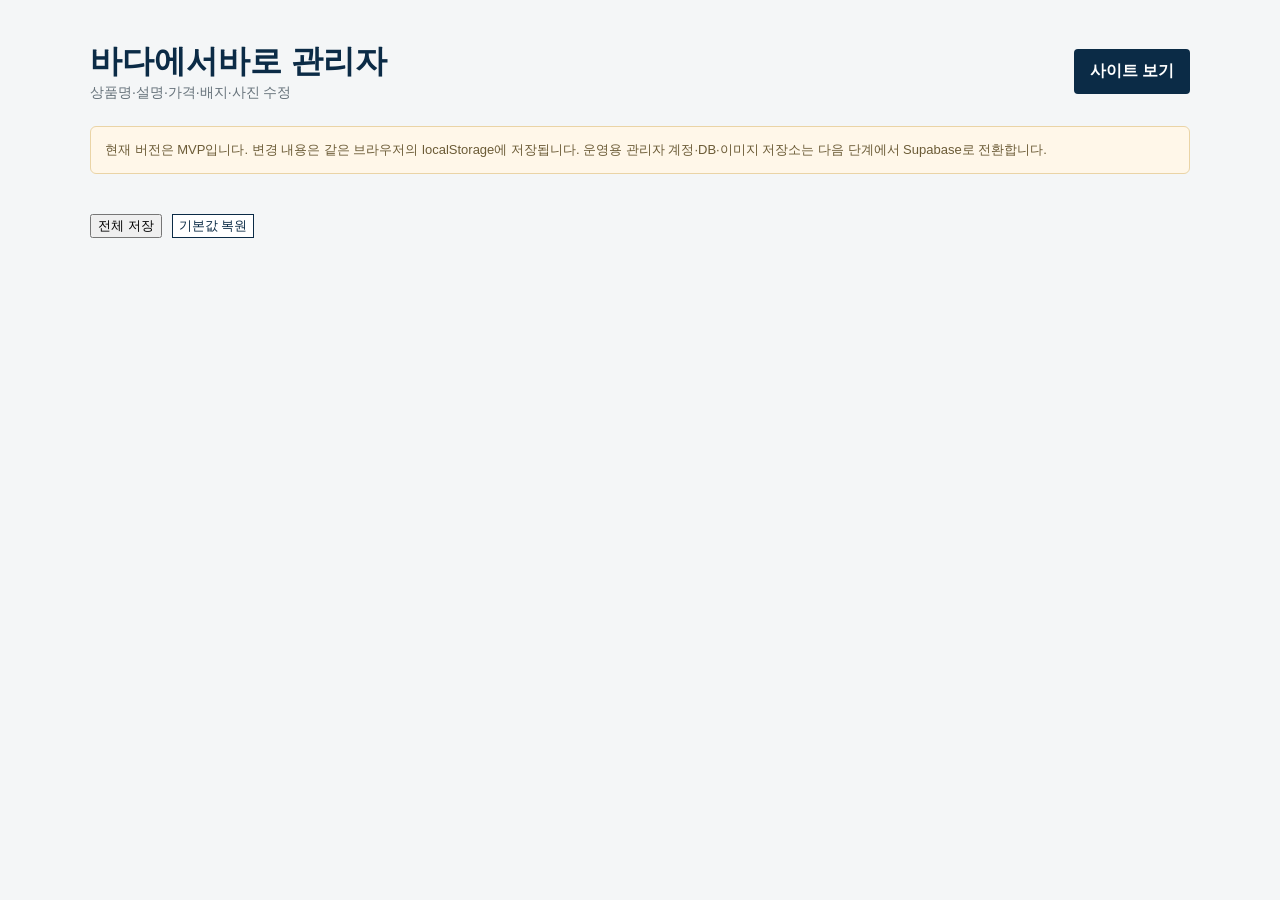
==== admin.html @ 99873dd7 "Add simple product admin page" ====
<!doctype html>
<html lang="ko">
<head>
  <meta charset="utf-8" />
  <meta name="viewport" content="width=device-width,initial-scale=1" />
  <title>바다에서바로 관리자</title>
  <style>
    body{font-family:Arial,'Noto Sans KR',sans-serif;margin:0;background:#f4f6f7;color:#17232c}.wrap{width:min(1100px,calc(100% - 32px));margin:40px auto}.head{display:flex;justify-content:space-between;gap:16px;align-items:center;margin-bottom:24px}.head h1{margin:0;color:#0b2b46}.head a,.head button{background:#0b2b46;color:#fff;border:0;text-decoration:none;padding:12px 16px;border-radius:4px;font-weight:700;cursor:pointer}.sub{color:#67737b;font-size:14px}.grid{display:grid;grid-template-columns:repeat(2,1fr);gap:18px}.card{background:#fff;padding:20px;border:1px solid #e1e6e9;border-radius:8px}.card h2{font-size:18px;color:#0b2b46;margin:0 0 14px}.field{margin-bottom:12px}.field label{display:block;font-size:12px;font-weight:700;margin-bottom:5px;color:#5d6972}.field input,.field textarea{width:100%;box-sizing:border-box;padding:10px;border:1px solid #ccd5da;border-radius:4px;font:inherit}.field textarea{min-height:82px;resize:vertical}.preview{width:100%;aspect-ratio:16/9;background:#e8eef1;display:grid;place-items:center;overflow:hidden;margin-bottom:12px}.preview img{width:100%;height:100%;object-fit:cover}.actions{display:flex;gap:10px;margin-top:22px}.secondary{background:#fff!important;color:#0b2b46!important;border:1px solid #0b2b46!important}.notice{margin:18px 0;background:#fff7e9;border:1px solid #ead4a6;padding:14px;border-radius:6px;font-size:13px;color:#6b5b36}@media(max-width:760px){.grid{grid-template-columns:1fr}.head{align-items:flex-start;flex-direction:column}.actions{flex-wrap:wrap}}
  </style>
</head>
<body>
  <div class="wrap">
    <div class="head">
      <div><h1>바다에서바로 관리자</h1><div class="sub">상품명·설명·가격·배지·사진 수정</div></div>
      <a href="index.html">사이트 보기</a>
    </div>
    <div class="notice">현재 버전은 MVP입니다. 변경 내용은 같은 브라우저의 localStorage에 저장됩니다. 운영용 관리자 계정·DB·이미지 저장소는 다음 단계에서 Supabase로 전환합니다.</div>
    <div class="grid" id="editorGrid"></div>
    <div class="actions"><button id="saveBtn">전체 저장</button><button id="resetBtn" class="secondary">기본값 복원</button></div>
  </div>
  <script src="admin.js"></script>
</body>
</html>
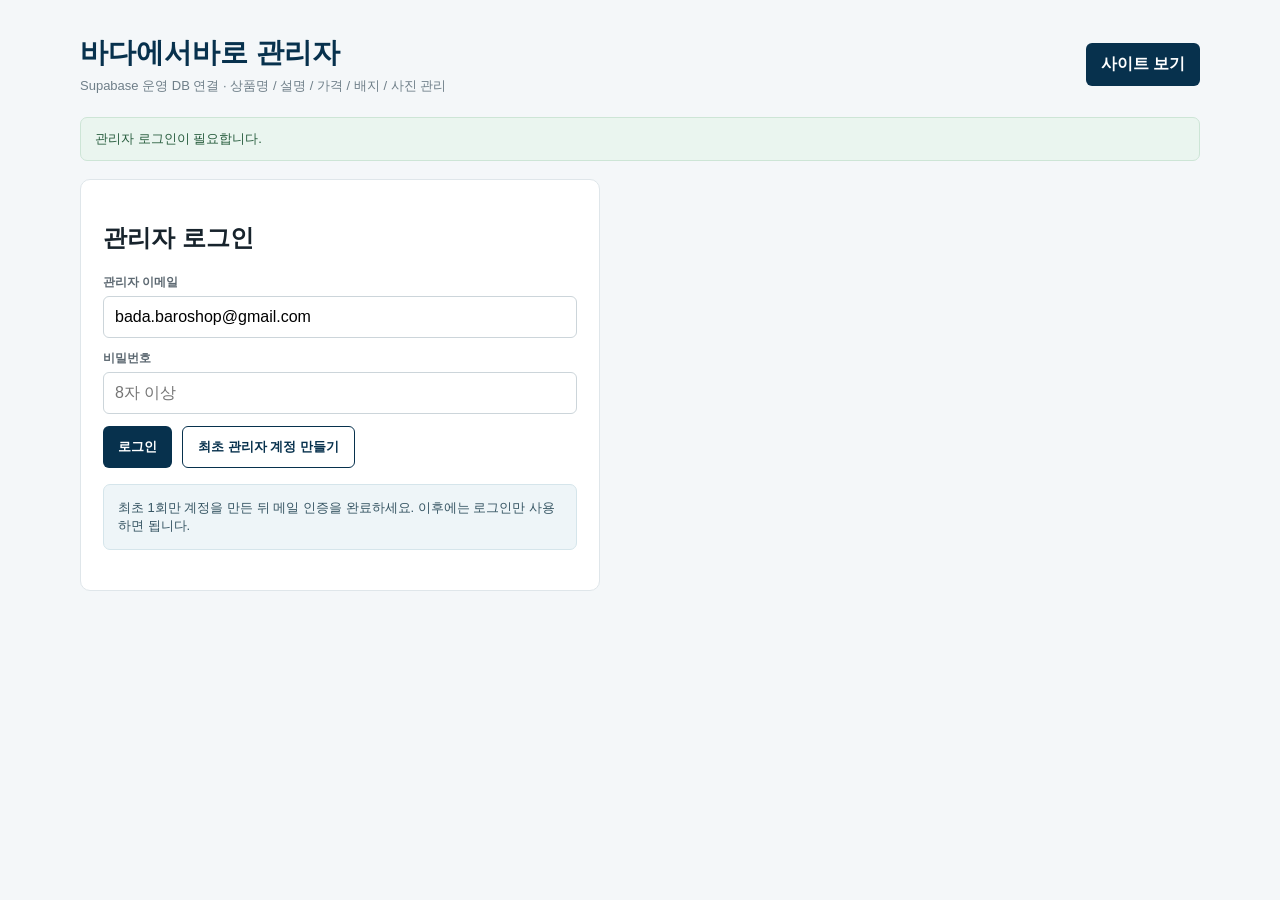
==== commit 63124bbb: "Add Supabase login and live product editor" ====
--- a/admin.html
+++ b/admin.html
@@ -5,19 +5,33 @@
   <meta name="viewport" content="width=device-width,initial-scale=1" />
   <title>바다에서바로 관리자</title>
   <style>
-    body{font-family:Arial,'Noto Sans KR',sans-serif;margin:0;background:#f4f6f7;color:#17232c}.wrap{width:min(1100px,calc(100% - 32px));margin:40px auto}.head{display:flex;justify-content:space-between;gap:16px;align-items:center;margin-bottom:24px}.head h1{margin:0;color:#0b2b46}.head a,.head button{background:#0b2b46;color:#fff;border:0;text-decoration:none;padding:12px 16px;border-radius:4px;font-weight:700;cursor:pointer}.sub{color:#67737b;font-size:14px}.grid{display:grid;grid-template-columns:repeat(2,1fr);gap:18px}.card{background:#fff;padding:20px;border:1px solid #e1e6e9;border-radius:8px}.card h2{font-size:18px;color:#0b2b46;margin:0 0 14px}.field{margin-bottom:12px}.field label{display:block;font-size:12px;font-weight:700;margin-bottom:5px;color:#5d6972}.field input,.field textarea{width:100%;box-sizing:border-box;padding:10px;border:1px solid #ccd5da;border-radius:4px;font:inherit}.field textarea{min-height:82px;resize:vertical}.preview{width:100%;aspect-ratio:16/9;background:#e8eef1;display:grid;place-items:center;overflow:hidden;margin-bottom:12px}.preview img{width:100%;height:100%;object-fit:cover}.actions{display:flex;gap:10px;margin-top:22px}.secondary{background:#fff!important;color:#0b2b46!important;border:1px solid #0b2b46!important}.notice{margin:18px 0;background:#fff7e9;border:1px solid #ead4a6;padding:14px;border-radius:6px;font-size:13px;color:#6b5b36}@media(max-width:760px){.grid{grid-template-columns:1fr}.head{align-items:flex-start;flex-direction:column}.actions{flex-wrap:wrap}}
+    :root{--navy:#07314d;--line:#dfe6ea;--bg:#f4f7f9;--muted:#6f7f89;--red:#bf342c}
+    *{box-sizing:border-box}body{font-family:Arial,'Noto Sans KR',sans-serif;margin:0;background:var(--bg);color:#17232c}.wrap{width:min(1120px,calc(100% - 32px));margin:34px auto}.head{display:flex;justify-content:space-between;gap:16px;align-items:center;margin-bottom:22px}.head h1{margin:0;color:var(--navy);font-size:28px}.head a,.head button,.btn{background:var(--navy);color:#fff;border:0;text-decoration:none;padding:11px 15px;border-radius:6px;font-weight:700;cursor:pointer}.sub{color:var(--muted);font-size:13px;margin-top:5px}.panel{background:#fff;border:1px solid var(--line);border-radius:10px;padding:22px;margin-bottom:18px}.login-box{max-width:520px}.field{margin-bottom:12px}.field label{display:block;font-size:12px;font-weight:700;margin-bottom:5px;color:#5d6972}.field input,.field textarea{width:100%;padding:11px;border:1px solid #ccd5da;border-radius:6px;font:inherit}.field textarea{min-height:82px;resize:vertical}.login-actions,.actions{display:flex;gap:10px;flex-wrap:wrap}.secondary{background:#fff!important;color:var(--navy)!important;border:1px solid var(--navy)!important}.status{margin:0 0 18px;background:#eaf5ef;border:1px solid #cde5d6;padding:12px 14px;border-radius:7px;font-size:13px;color:#285d3e}.status.error{background:#fff0ef;border-color:#f0cbc7;color:#8c2f29}.notice{margin:0 0 18px;background:#eef5f8;border:1px solid #d5e5eb;padding:14px;border-radius:7px;font-size:13px;color:#365563}.grid{display:grid;grid-template-columns:repeat(2,1fr);gap:18px}.card{background:#fff;padding:20px;border:1px solid var(--line);border-radius:9px}.card h2{font-size:17px;color:var(--navy);margin:0 0 14px}.preview{width:100%;aspect-ratio:16/9;background:#e8eef1;display:grid;place-items:center;overflow:hidden;margin-bottom:12px;border-radius:6px}.preview img{width:100%;height:100%;object-fit:cover}.actions{margin-top:22px}.danger{background:#7a2b27!important}@media(max-width:760px){.grid{grid-template-columns:1fr}.head{align-items:flex-start;flex-direction:column}}
   </style>
 </head>
 <body>
   <div class="wrap">
     <div class="head">
-      <div><h1>바다에서바로 관리자</h1><div class="sub">상품명·설명·가격·배지·사진 수정</div></div>
+      <div><h1>바다에서바로 관리자</h1><div class="sub">Supabase 운영 DB 연결 · 상품명 / 설명 / 가격 / 배지 / 사진 관리</div></div>
       <a href="index.html">사이트 보기</a>
     </div>
-    <div class="notice">현재 버전은 MVP입니다. 변경 내용은 같은 브라우저의 localStorage에 저장됩니다. 운영용 관리자 계정·DB·이미지 저장소는 다음 단계에서 Supabase로 전환합니다.</div>
-    <div class="grid" id="editorGrid"></div>
-    <div class="actions"><button id="saveBtn">전체 저장</button><button id="resetBtn" class="secondary">기본값 복원</button></div>
+
+    <div id="status" class="status">관리자 로그인이 필요합니다.</div>
+
+    <section id="loginPanel" class="panel login-box">
+      <h2>관리자 로그인</h2>
+      <div class="field"><label>관리자 이메일</label><input id="email" type="email" value="bada.baroshop@gmail.com" autocomplete="username"></div>
+      <div class="field"><label>비밀번호</label><input id="password" type="password" autocomplete="current-password" placeholder="8자 이상"></div>
+      <div class="login-actions"><button id="loginBtn" class="btn">로그인</button><button id="signupBtn" class="btn secondary">최초 관리자 계정 만들기</button></div>
+      <div class="notice" style="margin-top:16px">최초 1회만 계정을 만든 뒤 메일 인증을 완료하세요. 이후에는 로그인만 사용하면 됩니다.</div>
+    </section>
+
+    <section id="adminPanel" hidden>
+      <div class="notice">이제 변경 내용은 이 브라우저에만 저장되는 것이 아니라 BADA_BAROSHOP Supabase DB에 저장됩니다. 상품 사진은 Supabase Storage에 저장됩니다.</div>
+      <div class="grid" id="editorGrid"></div>
+      <div class="actions"><button id="saveBtn" class="btn">전체 저장</button><button id="logoutBtn" class="btn danger">로그아웃</button></div>
+    </section>
   </div>
-  <script src="admin.js"></script>
+  <script src="admin.js?v=20260905-db1"></script>
 </body>
 </html>
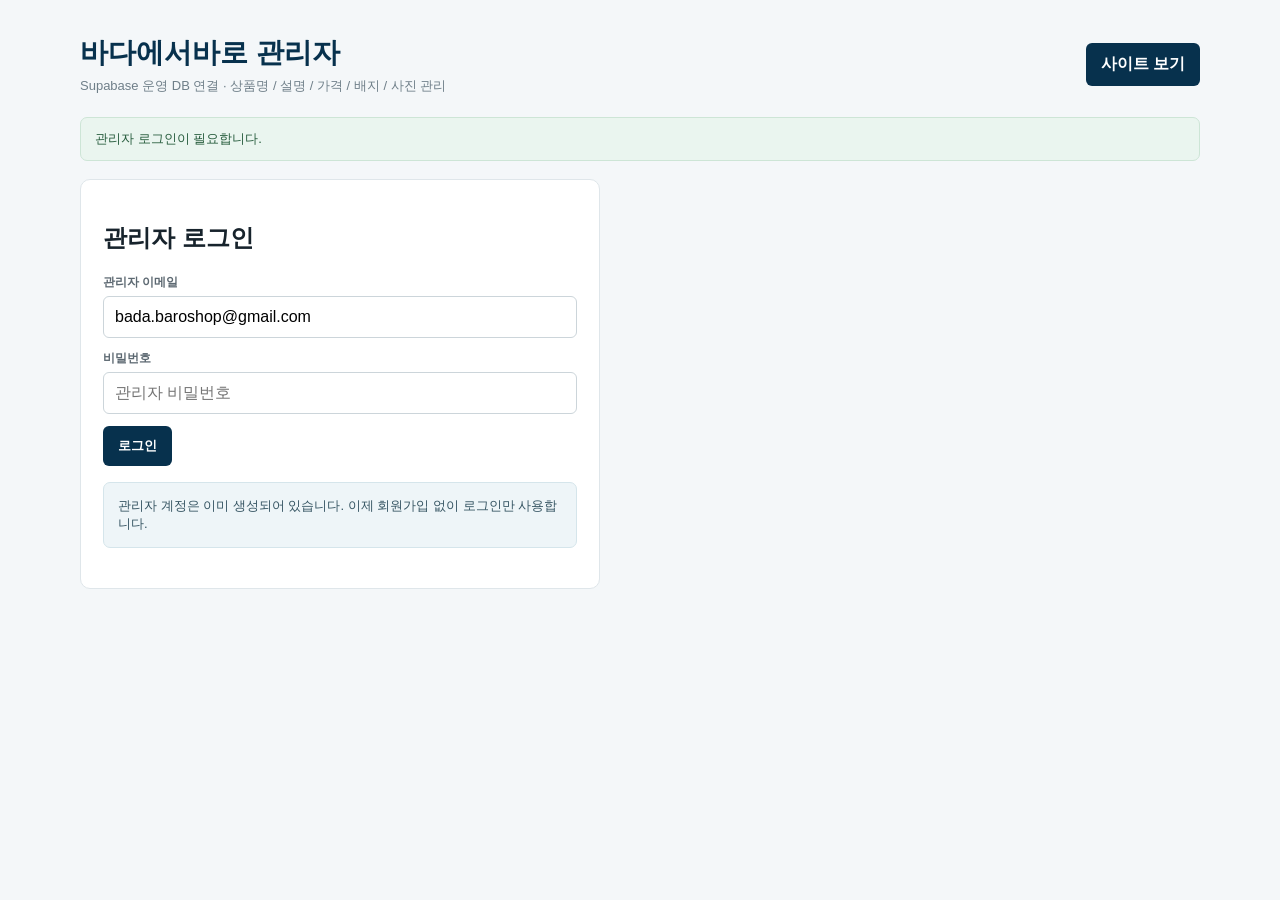
==== commit 269a4189: "Simplify admin to login-only flow" ====
--- a/admin.html
+++ b/admin.html
@@ -6,7 +6,7 @@
   <title>바다에서바로 관리자</title>
   <style>
     :root{--navy:#07314d;--line:#dfe6ea;--bg:#f4f7f9;--muted:#6f7f89;--red:#bf342c}
-    *{box-sizing:border-box}body{font-family:Arial,'Noto Sans KR',sans-serif;margin:0;background:var(--bg);color:#17232c}.wrap{width:min(1120px,calc(100% - 32px));margin:34px auto}.head{display:flex;justify-content:space-between;gap:16px;align-items:center;margin-bottom:22px}.head h1{margin:0;color:var(--navy);font-size:28px}.head a,.head button,.btn{background:var(--navy);color:#fff;border:0;text-decoration:none;padding:11px 15px;border-radius:6px;font-weight:700;cursor:pointer}.sub{color:var(--muted);font-size:13px;margin-top:5px}.panel{background:#fff;border:1px solid var(--line);border-radius:10px;padding:22px;margin-bottom:18px}.login-box{max-width:520px}.field{margin-bottom:12px}.field label{display:block;font-size:12px;font-weight:700;margin-bottom:5px;color:#5d6972}.field input,.field textarea{width:100%;padding:11px;border:1px solid #ccd5da;border-radius:6px;font:inherit}.field textarea{min-height:82px;resize:vertical}.login-actions,.actions{display:flex;gap:10px;flex-wrap:wrap}.secondary{background:#fff!important;color:var(--navy)!important;border:1px solid var(--navy)!important}.status{margin:0 0 18px;background:#eaf5ef;border:1px solid #cde5d6;padding:12px 14px;border-radius:7px;font-size:13px;color:#285d3e}.status.error{background:#fff0ef;border-color:#f0cbc7;color:#8c2f29}.notice{margin:0 0 18px;background:#eef5f8;border:1px solid #d5e5eb;padding:14px;border-radius:7px;font-size:13px;color:#365563}.grid{display:grid;grid-template-columns:repeat(2,1fr);gap:18px}.card{background:#fff;padding:20px;border:1px solid var(--line);border-radius:9px}.card h2{font-size:17px;color:var(--navy);margin:0 0 14px}.preview{width:100%;aspect-ratio:16/9;background:#e8eef1;display:grid;place-items:center;overflow:hidden;margin-bottom:12px;border-radius:6px}.preview img{width:100%;height:100%;object-fit:cover}.actions{margin-top:22px}.danger{background:#7a2b27!important}@media(max-width:760px){.grid{grid-template-columns:1fr}.head{align-items:flex-start;flex-direction:column}}
+    *{box-sizing:border-box}body{font-family:Arial,'Noto Sans KR',sans-serif;margin:0;background:var(--bg);color:#17232c}.wrap{width:min(1120px,calc(100% - 32px));margin:34px auto}.head{display:flex;justify-content:space-between;gap:16px;align-items:center;margin-bottom:22px}.head h1{margin:0;color:var(--navy);font-size:28px}.head a,.head button,.btn{background:var(--navy);color:#fff;border:0;text-decoration:none;padding:11px 15px;border-radius:6px;font-weight:700;cursor:pointer}.sub{color:var(--muted);font-size:13px;margin-top:5px}.panel{background:#fff;border:1px solid var(--line);border-radius:10px;padding:22px;margin-bottom:18px}.login-box{max-width:520px}.field{margin-bottom:12px}.field label{display:block;font-size:12px;font-weight:700;margin-bottom:5px;color:#5d6972}.field input,.field textarea{width:100%;padding:11px;border:1px solid #ccd5da;border-radius:6px;font:inherit}.field textarea{min-height:82px;resize:vertical}.login-actions,.actions{display:flex;gap:10px;flex-wrap:wrap}.status{margin:0 0 18px;background:#eaf5ef;border:1px solid #cde5d6;padding:12px 14px;border-radius:7px;font-size:13px;color:#285d3e}.status.error{background:#fff0ef;border-color:#f0cbc7;color:#8c2f29}.notice{margin:0 0 18px;background:#eef5f8;border:1px solid #d5e5eb;padding:14px;border-radius:7px;font-size:13px;color:#365563}.grid{display:grid;grid-template-columns:repeat(2,1fr);gap:18px}.card{background:#fff;padding:20px;border:1px solid var(--line);border-radius:9px}.card h2{font-size:17px;color:var(--navy);margin:0 0 14px}.preview{width:100%;aspect-ratio:16/9;background:#e8eef1;display:grid;place-items:center;overflow:hidden;margin-bottom:12px;border-radius:6px}.preview img{width:100%;height:100%;object-fit:cover}.actions{margin-top:22px}.danger{background:#7a2b27!important}@media(max-width:760px){.grid{grid-template-columns:1fr}.head{align-items:flex-start;flex-direction:column}}
   </style>
 </head>
 <body>
@@ -20,18 +20,18 @@
 
     <section id="loginPanel" class="panel login-box">
       <h2>관리자 로그인</h2>
-      <div class="field"><label>관리자 이메일</label><input id="email" type="email" value="bada.baroshop@gmail.com" autocomplete="username"></div>
-      <div class="field"><label>비밀번호</label><input id="password" type="password" autocomplete="current-password" placeholder="8자 이상"></div>
-      <div class="login-actions"><button id="loginBtn" class="btn">로그인</button><button id="signupBtn" class="btn secondary">최초 관리자 계정 만들기</button></div>
-      <div class="notice" style="margin-top:16px">최초 1회만 계정을 만든 뒤 메일 인증을 완료하세요. 이후에는 로그인만 사용하면 됩니다.</div>
+      <div class="field"><label>관리자 이메일</label><input id="email" type="email" value="bada.baroshop@gmail.com" autocomplete="username" readonly></div>
+      <div class="field"><label>비밀번호</label><input id="password" type="password" autocomplete="current-password" placeholder="관리자 비밀번호"></div>
+      <div class="login-actions"><button id="loginBtn" class="btn">로그인</button></div>
+      <div class="notice" style="margin-top:16px">관리자 계정은 이미 생성되어 있습니다. 이제 회원가입 없이 로그인만 사용합니다.</div>
     </section>
 
     <section id="adminPanel" hidden>
-      <div class="notice">이제 변경 내용은 이 브라우저에만 저장되는 것이 아니라 BADA_BAROSHOP Supabase DB에 저장됩니다. 상품 사진은 Supabase Storage에 저장됩니다.</div>
+      <div class="notice">변경 내용은 BADA_BAROSHOP Supabase DB에 저장됩니다. 상품 사진은 Supabase Storage에 저장됩니다.</div>
       <div class="grid" id="editorGrid"></div>
       <div class="actions"><button id="saveBtn" class="btn">전체 저장</button><button id="logoutBtn" class="btn danger">로그아웃</button></div>
     </section>
   </div>
-  <script src="admin.js?v=20260905-db1"></script>
+  <script src="admin.js?v=20260905-db2"></script>
 </body>
 </html>
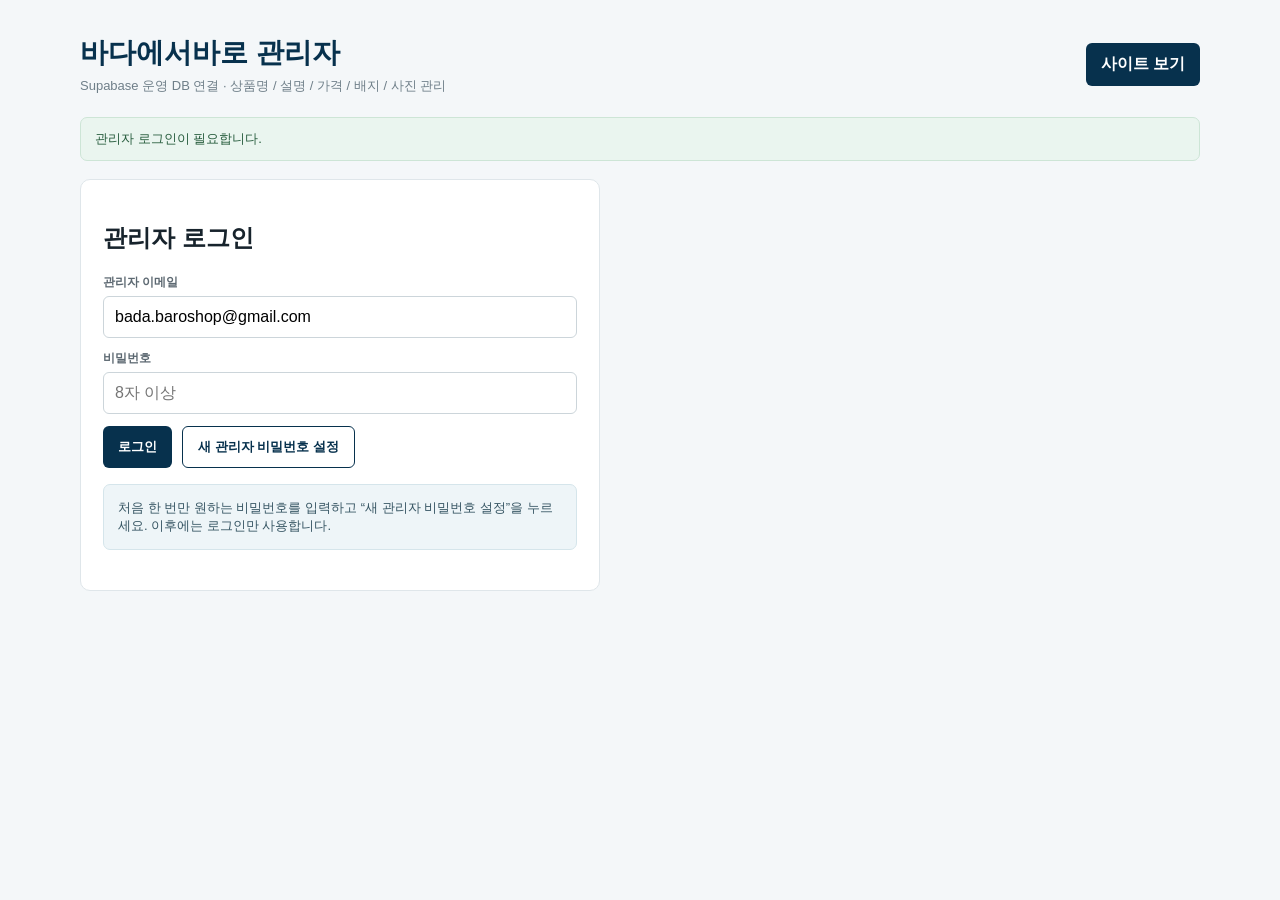
==== commit a53b67ad: "Add one-time admin password setup button" ====
--- a/admin.html
+++ b/admin.html
@@ -6,7 +6,7 @@
   <title>바다에서바로 관리자</title>
   <style>
     :root{--navy:#07314d;--line:#dfe6ea;--bg:#f4f7f9;--muted:#6f7f89;--red:#bf342c}
-    *{box-sizing:border-box}body{font-family:Arial,'Noto Sans KR',sans-serif;margin:0;background:var(--bg);color:#17232c}.wrap{width:min(1120px,calc(100% - 32px));margin:34px auto}.head{display:flex;justify-content:space-between;gap:16px;align-items:center;margin-bottom:22px}.head h1{margin:0;color:var(--navy);font-size:28px}.head a,.head button,.btn{background:var(--navy);color:#fff;border:0;text-decoration:none;padding:11px 15px;border-radius:6px;font-weight:700;cursor:pointer}.sub{color:var(--muted);font-size:13px;margin-top:5px}.panel{background:#fff;border:1px solid var(--line);border-radius:10px;padding:22px;margin-bottom:18px}.login-box{max-width:520px}.field{margin-bottom:12px}.field label{display:block;font-size:12px;font-weight:700;margin-bottom:5px;color:#5d6972}.field input,.field textarea{width:100%;padding:11px;border:1px solid #ccd5da;border-radius:6px;font:inherit}.field textarea{min-height:82px;resize:vertical}.login-actions,.actions{display:flex;gap:10px;flex-wrap:wrap}.status{margin:0 0 18px;background:#eaf5ef;border:1px solid #cde5d6;padding:12px 14px;border-radius:7px;font-size:13px;color:#285d3e}.status.error{background:#fff0ef;border-color:#f0cbc7;color:#8c2f29}.notice{margin:0 0 18px;background:#eef5f8;border:1px solid #d5e5eb;padding:14px;border-radius:7px;font-size:13px;color:#365563}.grid{display:grid;grid-template-columns:repeat(2,1fr);gap:18px}.card{background:#fff;padding:20px;border:1px solid var(--line);border-radius:9px}.card h2{font-size:17px;color:var(--navy);margin:0 0 14px}.preview{width:100%;aspect-ratio:16/9;background:#e8eef1;display:grid;place-items:center;overflow:hidden;margin-bottom:12px;border-radius:6px}.preview img{width:100%;height:100%;object-fit:cover}.actions{margin-top:22px}.danger{background:#7a2b27!important}@media(max-width:760px){.grid{grid-template-columns:1fr}.head{align-items:flex-start;flex-direction:column}}
+    *{box-sizing:border-box}body{font-family:Arial,'Noto Sans KR',sans-serif;margin:0;background:var(--bg);color:#17232c}.wrap{width:min(1120px,calc(100% - 32px));margin:34px auto}.head{display:flex;justify-content:space-between;gap:16px;align-items:center;margin-bottom:22px}.head h1{margin:0;color:var(--navy);font-size:28px}.head a,.head button,.btn{background:var(--navy);color:#fff;border:0;text-decoration:none;padding:11px 15px;border-radius:6px;font-weight:700;cursor:pointer}.sub{color:var(--muted);font-size:13px;margin-top:5px}.panel{background:#fff;border:1px solid var(--line);border-radius:10px;padding:22px;margin-bottom:18px}.login-box{max-width:520px}.field{margin-bottom:12px}.field label{display:block;font-size:12px;font-weight:700;margin-bottom:5px;color:#5d6972}.field input,.field textarea{width:100%;padding:11px;border:1px solid #ccd5da;border-radius:6px;font:inherit}.field textarea{min-height:82px;resize:vertical}.login-actions,.actions{display:flex;gap:10px;flex-wrap:wrap}.status{margin:0 0 18px;background:#eaf5ef;border:1px solid #cde5d6;padding:12px 14px;border-radius:7px;font-size:13px;color:#285d3e}.status.error{background:#fff0ef;border-color:#f0cbc7;color:#8c2f29}.notice{margin:0 0 18px;background:#eef5f8;border:1px solid #d5e5eb;padding:14px;border-radius:7px;font-size:13px;color:#365563}.grid{display:grid;grid-template-columns:repeat(2,1fr);gap:18px}.card{background:#fff;padding:20px;border:1px solid var(--line);border-radius:9px}.card h2{font-size:17px;color:var(--navy);margin:0 0 14px}.preview{width:100%;aspect-ratio:16/9;background:#e8eef1;display:grid;place-items:center;overflow:hidden;margin-bottom:12px;border-radius:6px}.preview img{width:100%;height:100%;object-fit:cover}.actions{margin-top:22px}.secondary{background:#fff!important;color:var(--navy)!important;border:1px solid var(--navy)!important}.danger{background:#7a2b27!important}@media(max-width:760px){.grid{grid-template-columns:1fr}.head{align-items:flex-start;flex-direction:column}}
   </style>
 </head>
 <body>
@@ -21,9 +21,9 @@
     <section id="loginPanel" class="panel login-box">
       <h2>관리자 로그인</h2>
       <div class="field"><label>관리자 이메일</label><input id="email" type="email" value="bada.baroshop@gmail.com" autocomplete="username" readonly></div>
-      <div class="field"><label>비밀번호</label><input id="password" type="password" autocomplete="current-password" placeholder="관리자 비밀번호"></div>
-      <div class="login-actions"><button id="loginBtn" class="btn">로그인</button></div>
-      <div class="notice" style="margin-top:16px">관리자 계정은 이미 생성되어 있습니다. 이제 회원가입 없이 로그인만 사용합니다.</div>
+      <div class="field"><label>비밀번호</label><input id="password" type="password" autocomplete="current-password" placeholder="8자 이상"></div>
+      <div class="login-actions"><button id="loginBtn" class="btn">로그인</button><button id="setupBtn" class="btn secondary">새 관리자 비밀번호 설정</button></div>
+      <div class="notice" style="margin-top:16px">처음 한 번만 원하는 비밀번호를 입력하고 “새 관리자 비밀번호 설정”을 누르세요. 이후에는 로그인만 사용합니다.</div>
     </section>
 
     <section id="adminPanel" hidden>
@@ -32,6 +32,6 @@
       <div class="actions"><button id="saveBtn" class="btn">전체 저장</button><button id="logoutBtn" class="btn danger">로그아웃</button></div>
     </section>
   </div>
-  <script src="admin.js?v=20260905-db2"></script>
+  <script src="admin.js?v=20260905-db3"></script>
 </body>
 </html>
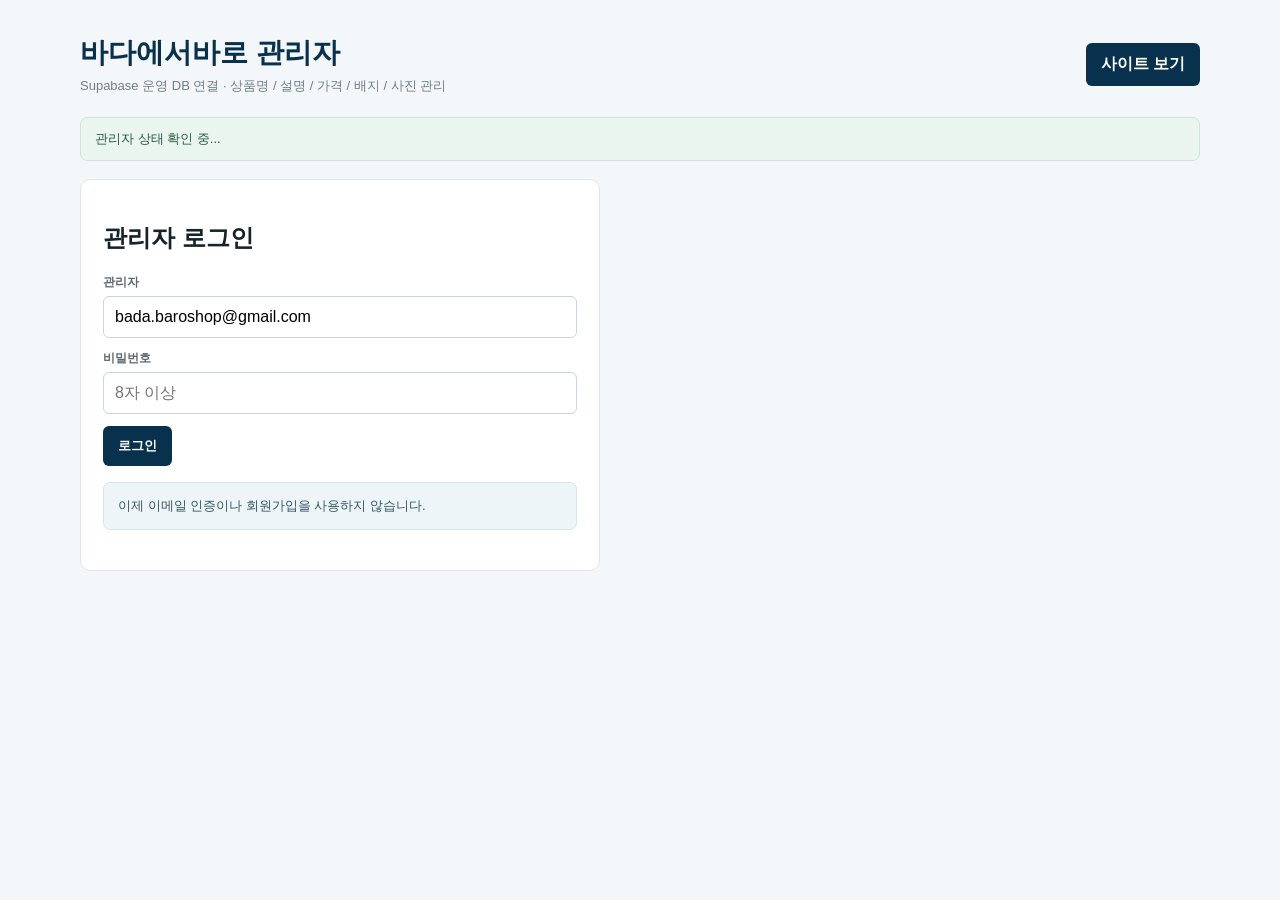
==== commit 0c81fc9f: "Replace email signup admin flow with custom DB login" ====
--- a/admin.html
+++ b/admin.html
@@ -16,14 +16,14 @@
       <a href="index.html">사이트 보기</a>
     </div>
 
-    <div id="status" class="status">관리자 로그인이 필요합니다.</div>
+    <div id="status" class="status">관리자 상태 확인 중...</div>
 
     <section id="loginPanel" class="panel login-box">
-      <h2>관리자 로그인</h2>
-      <div class="field"><label>관리자 이메일</label><input id="email" type="email" value="bada.baroshop@gmail.com" autocomplete="username" readonly></div>
+      <h2 id="loginTitle">관리자 로그인</h2>
+      <div class="field"><label>관리자</label><input type="text" value="bada.baroshop@gmail.com" readonly></div>
       <div class="field"><label>비밀번호</label><input id="password" type="password" autocomplete="current-password" placeholder="8자 이상"></div>
-      <div class="login-actions"><button id="loginBtn" class="btn">로그인</button><button id="setupBtn" class="btn secondary">새 관리자 비밀번호 설정</button></div>
-      <div class="notice" style="margin-top:16px">처음 한 번만 원하는 비밀번호를 입력하고 “새 관리자 비밀번호 설정”을 누르세요. 이후에는 로그인만 사용합니다.</div>
+      <div class="login-actions"><button id="loginBtn" class="btn">로그인</button><button id="setupBtn" class="btn secondary" hidden>관리자 비밀번호 등록</button></div>
+      <div id="loginNotice" class="notice" style="margin-top:16px">이제 이메일 인증이나 회원가입을 사용하지 않습니다.</div>
     </section>
 
     <section id="adminPanel" hidden>
@@ -32,6 +32,6 @@
       <div class="actions"><button id="saveBtn" class="btn">전체 저장</button><button id="logoutBtn" class="btn danger">로그아웃</button></div>
     </section>
   </div>
-  <script src="admin.js?v=20260905-db3"></script>
+  <script src="admin.js?v=20260905-customauth1"></script>
 </body>
 </html>
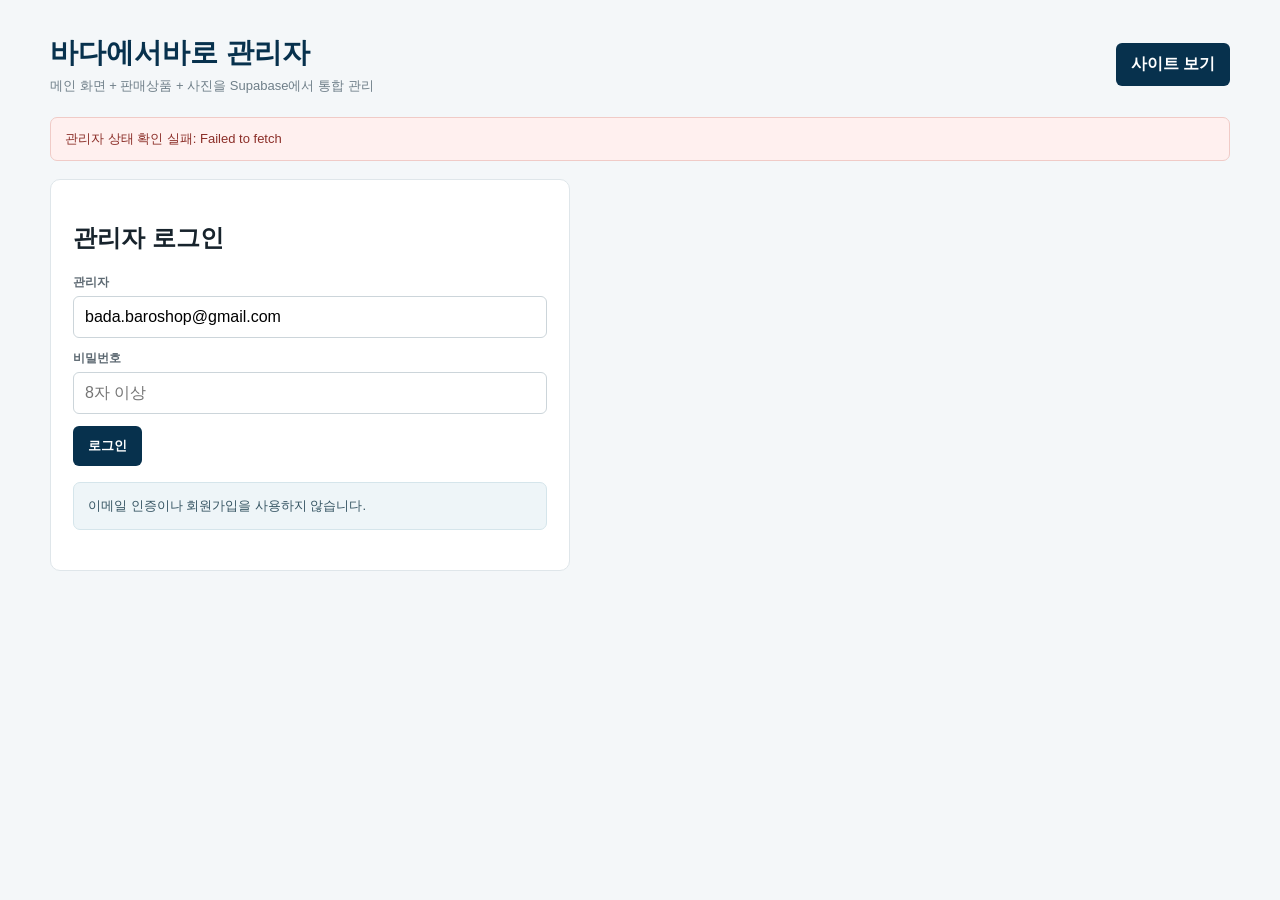
==== commit f4daeb58: "Add main screen management to admin" ====
--- a/admin.html
+++ b/admin.html
@@ -6,13 +6,13 @@
   <title>바다에서바로 관리자</title>
   <style>
     :root{--navy:#07314d;--line:#dfe6ea;--bg:#f4f7f9;--muted:#6f7f89;--red:#bf342c}
-    *{box-sizing:border-box}body{font-family:Arial,'Noto Sans KR',sans-serif;margin:0;background:var(--bg);color:#17232c}.wrap{width:min(1120px,calc(100% - 32px));margin:34px auto}.head{display:flex;justify-content:space-between;gap:16px;align-items:center;margin-bottom:22px}.head h1{margin:0;color:var(--navy);font-size:28px}.head a,.head button,.btn{background:var(--navy);color:#fff;border:0;text-decoration:none;padding:11px 15px;border-radius:6px;font-weight:700;cursor:pointer}.sub{color:var(--muted);font-size:13px;margin-top:5px}.panel{background:#fff;border:1px solid var(--line);border-radius:10px;padding:22px;margin-bottom:18px}.login-box{max-width:520px}.field{margin-bottom:12px}.field label{display:block;font-size:12px;font-weight:700;margin-bottom:5px;color:#5d6972}.field input,.field textarea{width:100%;padding:11px;border:1px solid #ccd5da;border-radius:6px;font:inherit}.field textarea{min-height:82px;resize:vertical}.login-actions,.actions{display:flex;gap:10px;flex-wrap:wrap}.status{margin:0 0 18px;background:#eaf5ef;border:1px solid #cde5d6;padding:12px 14px;border-radius:7px;font-size:13px;color:#285d3e}.status.error{background:#fff0ef;border-color:#f0cbc7;color:#8c2f29}.notice{margin:0 0 18px;background:#eef5f8;border:1px solid #d5e5eb;padding:14px;border-radius:7px;font-size:13px;color:#365563}.grid{display:grid;grid-template-columns:repeat(2,1fr);gap:18px}.card{background:#fff;padding:20px;border:1px solid var(--line);border-radius:9px}.card h2{font-size:17px;color:var(--navy);margin:0 0 14px}.preview{width:100%;aspect-ratio:16/9;background:#e8eef1;display:grid;place-items:center;overflow:hidden;margin-bottom:12px;border-radius:6px}.preview img{width:100%;height:100%;object-fit:cover}.actions{margin-top:22px}.secondary{background:#fff!important;color:var(--navy)!important;border:1px solid var(--navy)!important}.danger{background:#7a2b27!important}@media(max-width:760px){.grid{grid-template-columns:1fr}.head{align-items:flex-start;flex-direction:column}}
+    *{box-sizing:border-box}body{font-family:Arial,'Noto Sans KR',sans-serif;margin:0;background:var(--bg);color:#17232c}.wrap{width:min(1180px,calc(100% - 32px));margin:34px auto}.head{display:flex;justify-content:space-between;gap:16px;align-items:center;margin-bottom:22px}.head h1{margin:0;color:var(--navy);font-size:28px}.head a,.head button,.btn{background:var(--navy);color:#fff;border:0;text-decoration:none;padding:11px 15px;border-radius:6px;font-weight:700;cursor:pointer}.sub{color:var(--muted);font-size:13px;margin-top:5px}.panel{background:#fff;border:1px solid var(--line);border-radius:10px;padding:22px;margin-bottom:18px}.login-box{max-width:520px}.field{margin-bottom:12px}.field label{display:block;font-size:12px;font-weight:700;margin-bottom:5px;color:#5d6972}.field input,.field textarea{width:100%;padding:11px;border:1px solid #ccd5da;border-radius:6px;font:inherit}.field textarea{min-height:82px;resize:vertical}.login-actions,.actions{display:flex;gap:10px;flex-wrap:wrap}.status{margin:0 0 18px;background:#eaf5ef;border:1px solid #cde5d6;padding:12px 14px;border-radius:7px;font-size:13px;color:#285d3e}.status.error{background:#fff0ef;border-color:#f0cbc7;color:#8c2f29}.notice{margin:0 0 18px;background:#eef5f8;border:1px solid #d5e5eb;padding:14px;border-radius:7px;font-size:13px;color:#365563}.grid{display:grid;grid-template-columns:repeat(2,1fr);gap:18px}.card{background:#fff;padding:20px;border:1px solid var(--line);border-radius:9px}.card h2{font-size:17px;color:var(--navy);margin:0 0 14px}.preview{width:100%;aspect-ratio:16/9;background:#e8eef1;display:grid;place-items:center;overflow:hidden;margin-bottom:12px;border-radius:6px}.preview img{width:100%;height:100%;object-fit:cover}.actions{margin-top:22px}.secondary{background:#fff!important;color:var(--navy)!important;border:1px solid var(--navy)!important}.danger{background:#7a2b27!important}.section-title{margin:0 0 14px;color:var(--navy);font-size:21px}.settings-grid{display:grid;grid-template-columns:repeat(2,1fr);gap:18px}.settings-card{border:1px solid var(--line);border-radius:9px;padding:18px;background:#fff}.settings-card.full{grid-column:1/-1}.small-help{font-size:11px;color:var(--muted);margin-top:5px}.image-row{display:grid;grid-template-columns:1fr 1fr;gap:16px}.image-box .preview{aspect-ratio:2/1}.promise-edit{display:grid;grid-template-columns:repeat(2,1fr);gap:12px}.product-heading{margin-top:24px}@media(max-width:760px){.grid,.settings-grid,.image-row,.promise-edit{grid-template-columns:1fr}.settings-card.full{grid-column:auto}.head{align-items:flex-start;flex-direction:column}}
   </style>
 </head>
 <body>
   <div class="wrap">
     <div class="head">
-      <div><h1>바다에서바로 관리자</h1><div class="sub">Supabase 운영 DB 연결 · 상품명 / 설명 / 가격 / 배지 / 사진 관리</div></div>
+      <div><h1>바다에서바로 관리자</h1><div class="sub">메인 화면 + 판매상품 + 사진을 Supabase에서 통합 관리</div></div>
       <a href="index.html">사이트 보기</a>
     </div>
 
@@ -23,15 +23,67 @@
       <div class="field"><label>관리자</label><input type="text" value="bada.baroshop@gmail.com" readonly></div>
       <div class="field"><label>비밀번호</label><input id="password" type="password" autocomplete="current-password" placeholder="8자 이상"></div>
       <div class="login-actions"><button id="loginBtn" class="btn">로그인</button><button id="setupBtn" class="btn secondary" hidden>관리자 비밀번호 등록</button></div>
-      <div id="loginNotice" class="notice" style="margin-top:16px">이제 이메일 인증이나 회원가입을 사용하지 않습니다.</div>
+      <div id="loginNotice" class="notice" style="margin-top:16px">이메일 인증이나 회원가입을 사용하지 않습니다.</div>
     </section>
 
     <section id="adminPanel" hidden>
-      <div class="notice">변경 내용은 BADA_BAROSHOP Supabase DB에 저장됩니다. 상품 사진은 Supabase Storage에 저장됩니다.</div>
+      <div class="notice">상단 메인 화면과 판매상품을 이 페이지에서 수정하면 BADA_BAROSHOP Supabase DB에 저장되고 실제 사이트에 반영됩니다.</div>
+
+      <section class="panel">
+        <h2 class="section-title">메인 화면 관리</h2>
+        <div class="settings-grid">
+          <div class="settings-card full">
+            <div class="field"><label>상단 공지 문구</label><input id="topbarText"></div>
+          </div>
+
+          <div class="settings-card">
+            <div class="field"><label>영문 소제목</label><input id="heroEyebrow"></div>
+            <div class="field"><label>메인 제목</label><textarea id="heroTitle"></textarea><div class="small-help">줄바꿈 위치에 | 를 입력하세요.</div></div>
+            <div class="field"><label>메인 설명</label><textarea id="heroDescription"></textarea><div class="small-help">줄바꿈 위치에 | 를 입력하세요.</div></div>
+            <div class="field"><label>오른쪽 문구</label><textarea id="heroNote"></textarea><div class="small-help">줄바꿈 위치에 | 를 입력하세요.</div></div>
+          </div>
+
+          <div class="settings-card">
+            <div class="image-row">
+              <div class="image-box">
+                <label>메인 배경 사진</label>
+                <div class="preview" id="heroBackgroundPreview">사진 미등록</div>
+                <input id="heroBackgroundFile" type="file" accept="image/jpeg,image/png,image/webp">
+              </div>
+              <div class="image-box">
+                <label>메인 대표상품 사진</label>
+                <div class="preview" id="heroProductPreview">사진 미등록</div>
+                <input id="heroProductFile" type="file" accept="image/jpeg,image/png,image/webp">
+              </div>
+            </div>
+          </div>
+
+          <div class="settings-card full">
+            <h3>브랜드 약속 4개</h3>
+            <div class="promise-edit">
+              <div><div class="field"><label>01 제목</label><input id="promise1Title"></div><div class="field"><label>01 설명</label><input id="promise1Text"></div></div>
+              <div><div class="field"><label>02 제목</label><input id="promise2Title"></div><div class="field"><label>02 설명</label><input id="promise2Text"></div></div>
+              <div><div class="field"><label>03 제목</label><input id="promise3Title"></div><div class="field"><label>03 설명</label><input id="promise3Text"></div></div>
+              <div><div class="field"><label>04 제목</label><input id="promise4Title"></div><div class="field"><label>04 설명</label><input id="promise4Text"></div></div>
+            </div>
+          </div>
+
+          <div class="settings-card full">
+            <h3>인기상품 영역 문구</h3>
+            <div class="promise-edit">
+              <div class="field"><label>영문 소제목</label><input id="productsKicker"></div>
+              <div class="field"><label>제목</label><input id="productsTitle"></div>
+              <div class="field"><label>설명</label><input id="productsSubtitle"></div>
+            </div>
+          </div>
+        </div>
+      </section>
+
+      <h2 class="section-title product-heading">판매상품 관리</h2>
       <div class="grid" id="editorGrid"></div>
       <div class="actions"><button id="saveBtn" class="btn">전체 저장</button><button id="logoutBtn" class="btn danger">로그아웃</button></div>
     </section>
   </div>
-  <script src="admin.js?v=20260905-customauth1"></script>
+  <script src="admin.js?v=20260905-settings1"></script>
 </body>
-</html>
+</html>
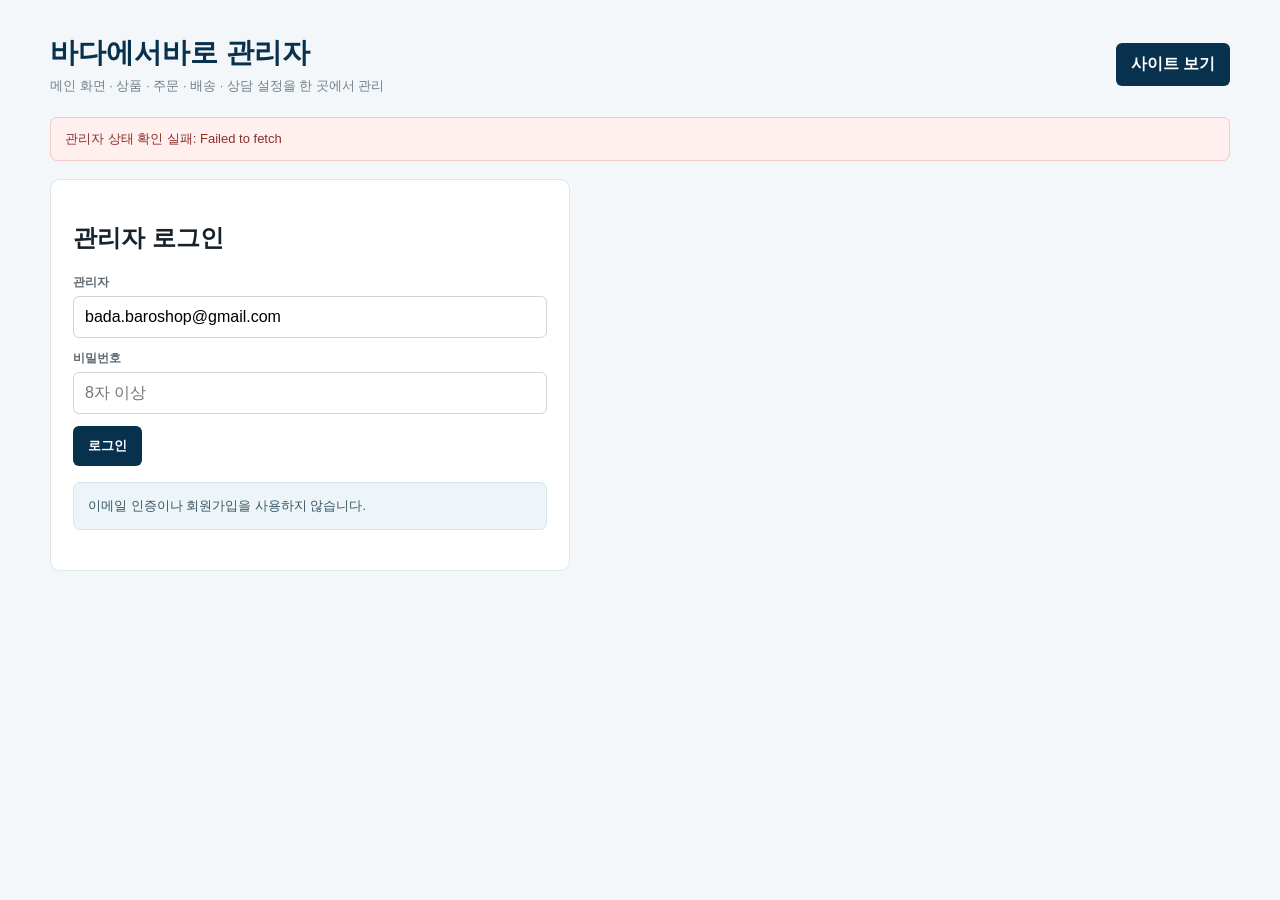
==== commit 031e9812: "Add store payment settings and order management to admin" ====
--- a/admin.html
+++ b/admin.html
@@ -6,13 +6,13 @@
   <title>바다에서바로 관리자</title>
   <style>
     :root{--navy:#07314d;--line:#dfe6ea;--bg:#f4f7f9;--muted:#6f7f89;--red:#bf342c}
-    *{box-sizing:border-box}body{font-family:Arial,'Noto Sans KR',sans-serif;margin:0;background:var(--bg);color:#17232c}.wrap{width:min(1180px,calc(100% - 32px));margin:34px auto}.head{display:flex;justify-content:space-between;gap:16px;align-items:center;margin-bottom:22px}.head h1{margin:0;color:var(--navy);font-size:28px}.head a,.head button,.btn{background:var(--navy);color:#fff;border:0;text-decoration:none;padding:11px 15px;border-radius:6px;font-weight:700;cursor:pointer}.sub{color:var(--muted);font-size:13px;margin-top:5px}.panel{background:#fff;border:1px solid var(--line);border-radius:10px;padding:22px;margin-bottom:18px}.login-box{max-width:520px}.field{margin-bottom:12px}.field label{display:block;font-size:12px;font-weight:700;margin-bottom:5px;color:#5d6972}.field input,.field textarea{width:100%;padding:11px;border:1px solid #ccd5da;border-radius:6px;font:inherit}.field textarea{min-height:82px;resize:vertical}.login-actions,.actions{display:flex;gap:10px;flex-wrap:wrap}.status{margin:0 0 18px;background:#eaf5ef;border:1px solid #cde5d6;padding:12px 14px;border-radius:7px;font-size:13px;color:#285d3e}.status.error{background:#fff0ef;border-color:#f0cbc7;color:#8c2f29}.notice{margin:0 0 18px;background:#eef5f8;border:1px solid #d5e5eb;padding:14px;border-radius:7px;font-size:13px;color:#365563}.grid{display:grid;grid-template-columns:repeat(2,1fr);gap:18px}.card{background:#fff;padding:20px;border:1px solid var(--line);border-radius:9px}.card h2{font-size:17px;color:var(--navy);margin:0 0 14px}.preview{width:100%;aspect-ratio:16/9;background:#e8eef1;display:grid;place-items:center;overflow:hidden;margin-bottom:12px;border-radius:6px}.preview img{width:100%;height:100%;object-fit:cover}.actions{margin-top:22px}.secondary{background:#fff!important;color:var(--navy)!important;border:1px solid var(--navy)!important}.danger{background:#7a2b27!important}.section-title{margin:0 0 14px;color:var(--navy);font-size:21px}.settings-grid{display:grid;grid-template-columns:repeat(2,1fr);gap:18px}.settings-card{border:1px solid var(--line);border-radius:9px;padding:18px;background:#fff}.settings-card.full{grid-column:1/-1}.small-help{font-size:11px;color:var(--muted);margin-top:5px}.image-row{display:grid;grid-template-columns:1fr 1fr;gap:16px}.image-box .preview{aspect-ratio:2/1}.promise-edit{display:grid;grid-template-columns:repeat(2,1fr);gap:12px}.product-heading{margin-top:24px}@media(max-width:760px){.grid,.settings-grid,.image-row,.promise-edit{grid-template-columns:1fr}.settings-card.full{grid-column:auto}.head{align-items:flex-start;flex-direction:column}}
+    *{box-sizing:border-box}body{font-family:Arial,'Noto Sans KR',sans-serif;margin:0;background:var(--bg);color:#17232c}.wrap{width:min(1180px,calc(100% - 32px));margin:34px auto}.head{display:flex;justify-content:space-between;gap:16px;align-items:center;margin-bottom:22px}.head h1{margin:0;color:var(--navy);font-size:28px}.head a,.head button,.btn{background:var(--navy);color:#fff;border:0;text-decoration:none;padding:11px 15px;border-radius:6px;font-weight:700;cursor:pointer}.sub{color:var(--muted);font-size:13px;margin-top:5px}.panel{background:#fff;border:1px solid var(--line);border-radius:10px;padding:22px;margin-bottom:18px}.login-box{max-width:520px}.field{margin-bottom:12px}.field label{display:block;font-size:12px;font-weight:700;margin-bottom:5px;color:#5d6972}.field input,.field textarea,.field select{width:100%;padding:11px;border:1px solid #ccd5da;border-radius:6px;font:inherit;background:#fff}.field textarea{min-height:82px;resize:vertical}.login-actions,.actions{display:flex;gap:10px;flex-wrap:wrap}.status{margin:0 0 18px;background:#eaf5ef;border:1px solid #cde5d6;padding:12px 14px;border-radius:7px;font-size:13px;color:#285d3e}.status.error{background:#fff0ef;border-color:#f0cbc7;color:#8c2f29}.notice{margin:0 0 18px;background:#eef5f8;border:1px solid #d5e5eb;padding:14px;border-radius:7px;font-size:13px;color:#365563}.grid{display:grid;grid-template-columns:repeat(2,1fr);gap:18px}.card{background:#fff;padding:20px;border:1px solid var(--line);border-radius:9px}.card h2{font-size:17px;color:var(--navy);margin:0 0 14px}.preview{width:100%;aspect-ratio:16/9;background:#e8eef1;display:grid;place-items:center;overflow:hidden;margin-bottom:12px;border-radius:6px}.preview img{width:100%;height:100%;object-fit:cover}.actions{margin-top:22px}.secondary{background:#fff!important;color:var(--navy)!important;border:1px solid var(--navy)!important}.danger{background:#7a2b27!important}.section-title{margin:0 0 14px;color:var(--navy);font-size:21px}.settings-grid{display:grid;grid-template-columns:repeat(2,1fr);gap:18px}.settings-card{border:1px solid var(--line);border-radius:9px;padding:18px;background:#fff}.settings-card.full{grid-column:1/-1}.small-help{font-size:11px;color:var(--muted);margin-top:5px}.image-row{display:grid;grid-template-columns:1fr 1fr;gap:16px}.image-box .preview{aspect-ratio:2/1}.promise-edit{display:grid;grid-template-columns:repeat(2,1fr);gap:12px}.product-heading{margin-top:24px}.order-toolbar{display:flex;justify-content:space-between;align-items:center;gap:12px;margin-bottom:14px}.order-grid{display:grid;gap:14px}.order-card{border:1px solid var(--line);border-radius:9px;padding:18px;background:#fff}.order-top{display:flex;justify-content:space-between;gap:14px;align-items:flex-start}.order-no{font-weight:900;color:var(--navy)}.order-date{font-size:11px;color:var(--muted);margin-top:4px}.order-price{font-size:18px;font-weight:900;color:var(--navy)}.order-info{display:grid;grid-template-columns:1fr 1fr;gap:8px 18px;margin:14px 0;padding:12px;background:#f7f9fa;border-radius:7px;font-size:12px}.order-items{font-size:12px;line-height:1.7}.order-controls{display:grid;grid-template-columns:1fr 1fr auto;gap:10px;align-items:end;margin-top:14px}.order-empty{padding:28px;text-align:center;color:var(--muted);border:1px dashed var(--line);border-radius:9px}.save-sticky{position:sticky;bottom:14px;background:rgba(244,247,249,.92);backdrop-filter:blur(6px);padding:10px 0;z-index:5}@media(max-width:760px){.grid,.settings-grid,.image-row,.promise-edit,.order-info,.order-controls{grid-template-columns:1fr}.settings-card.full{grid-column:auto}.head,.order-top{align-items:flex-start;flex-direction:column}}
   </style>
 </head>
 <body>
   <div class="wrap">
     <div class="head">
-      <div><h1>바다에서바로 관리자</h1><div class="sub">메인 화면 + 판매상품 + 사진을 Supabase에서 통합 관리</div></div>
+      <div><h1>바다에서바로 관리자</h1><div class="sub">메인 화면 · 상품 · 주문 · 배송 · 상담 설정을 한 곳에서 관리</div></div>
       <a href="index.html">사이트 보기</a>
     </div>
 
@@ -27,63 +27,71 @@
     </section>
 
     <section id="adminPanel" hidden>
-      <div class="notice">상단 메인 화면과 판매상품을 이 페이지에서 수정하면 BADA_BAROSHOP Supabase DB에 저장되고 실제 사이트에 반영됩니다.</div>
+      <div class="notice">이 페이지에서 수정한 내용은 BADA_BAROSHOP Supabase DB에 저장되고 실제 판매 사이트에 반영됩니다.</div>
+
+      <section class="panel">
+        <h2 class="section-title">판매 / 결제 / 문의 설정</h2>
+        <div class="settings-grid">
+          <div class="settings-card">
+            <div class="field"><label>카카오 문의 링크</label><input id="kakaoUrl" placeholder="카카오채널 또는 오픈채팅 URL"></div>
+            <div class="small-help">메인 사이트 우측 하단 ‘카카오 문의’ 버튼에 연결됩니다.</div>
+          </div>
+          <div class="settings-card">
+            <div class="field"><label>배송비 (원)</label><input id="shippingFee" type="number" min="0" step="100" placeholder="0"></div>
+            <div class="small-help">주문 합계에 자동으로 더해집니다.</div>
+          </div>
+          <div class="settings-card full">
+            <h3>무통장입금 계좌</h3>
+            <div class="promise-edit">
+              <div class="field"><label>은행명</label><input id="bankName" placeholder="예: 국민은행"></div>
+              <div class="field"><label>계좌번호</label><input id="bankAccount" placeholder="예: 000000-00-000000"></div>
+              <div class="field"><label>예금주</label><input id="bankHolder" placeholder="예: 바다에서바로"></div>
+            </div>
+          </div>
+        </div>
+      </section>
 
       <section class="panel">
         <h2 class="section-title">메인 화면 관리</h2>
         <div class="settings-grid">
-          <div class="settings-card full">
-            <div class="field"><label>상단 공지 문구</label><input id="topbarText"></div>
-          </div>
-
+          <div class="settings-card full"><div class="field"><label>상단 공지 문구</label><input id="topbarText"></div></div>
           <div class="settings-card">
             <div class="field"><label>영문 소제목</label><input id="heroEyebrow"></div>
             <div class="field"><label>메인 제목</label><textarea id="heroTitle"></textarea><div class="small-help">줄바꿈 위치에 | 를 입력하세요.</div></div>
             <div class="field"><label>메인 설명</label><textarea id="heroDescription"></textarea><div class="small-help">줄바꿈 위치에 | 를 입력하세요.</div></div>
             <div class="field"><label>오른쪽 문구</label><textarea id="heroNote"></textarea><div class="small-help">줄바꿈 위치에 | 를 입력하세요.</div></div>
           </div>
-
-          <div class="settings-card">
-            <div class="image-row">
-              <div class="image-box">
-                <label>메인 배경 사진</label>
-                <div class="preview" id="heroBackgroundPreview">사진 미등록</div>
-                <input id="heroBackgroundFile" type="file" accept="image/jpeg,image/png,image/webp">
-              </div>
-              <div class="image-box">
-                <label>메인 대표상품 사진</label>
-                <div class="preview" id="heroProductPreview">사진 미등록</div>
-                <input id="heroProductFile" type="file" accept="image/jpeg,image/png,image/webp">
-              </div>
-            </div>
-          </div>
-
-          <div class="settings-card full">
-            <h3>브랜드 약속 4개</h3>
-            <div class="promise-edit">
-              <div><div class="field"><label>01 제목</label><input id="promise1Title"></div><div class="field"><label>01 설명</label><input id="promise1Text"></div></div>
-              <div><div class="field"><label>02 제목</label><input id="promise2Title"></div><div class="field"><label>02 설명</label><input id="promise2Text"></div></div>
-              <div><div class="field"><label>03 제목</label><input id="promise3Title"></div><div class="field"><label>03 설명</label><input id="promise3Text"></div></div>
-              <div><div class="field"><label>04 제목</label><input id="promise4Title"></div><div class="field"><label>04 설명</label><input id="promise4Text"></div></div>
-            </div>
-          </div>
-
-          <div class="settings-card full">
-            <h3>인기상품 영역 문구</h3>
-            <div class="promise-edit">
-              <div class="field"><label>영문 소제목</label><input id="productsKicker"></div>
-              <div class="field"><label>제목</label><input id="productsTitle"></div>
-              <div class="field"><label>설명</label><input id="productsSubtitle"></div>
-            </div>
-          </div>
+          <div class="settings-card"><div class="image-row">
+            <div class="image-box"><label>메인 배경 사진</label><div class="preview" id="heroBackgroundPreview">사진 미등록</div><input id="heroBackgroundFile" type="file" accept="image/jpeg,image/png,image/webp"></div>
+            <div class="image-box"><label>메인 대표상품 사진</label><div class="preview" id="heroProductPreview">사진 미등록</div><input id="heroProductFile" type="file" accept="image/jpeg,image/png,image/webp"></div>
+          </div></div>
+          <div class="settings-card full"><h3>브랜드 약속 4개</h3><div class="promise-edit">
+            <div><div class="field"><label>01 제목</label><input id="promise1Title"></div><div class="field"><label>01 설명</label><input id="promise1Text"></div></div>
+            <div><div class="field"><label>02 제목</label><input id="promise2Title"></div><div class="field"><label>02 설명</label><input id="promise2Text"></div></div>
+            <div><div class="field"><label>03 제목</label><input id="promise3Title"></div><div class="field"><label>03 설명</label><input id="promise3Text"></div></div>
+            <div><div class="field"><label>04 제목</label><input id="promise4Title"></div><div class="field"><label>04 설명</label><input id="promise4Text"></div></div>
+          </div></div>
+          <div class="settings-card full"><h3>인기상품 영역 문구</h3><div class="promise-edit">
+            <div class="field"><label>영문 소제목</label><input id="productsKicker"></div>
+            <div class="field"><label>제목</label><input id="productsTitle"></div>
+            <div class="field"><label>설명</label><input id="productsSubtitle"></div>
+          </div></div>
         </div>
       </section>
 
-      <h2 class="section-title product-heading">판매상품 관리</h2>
-      <div class="grid" id="editorGrid"></div>
-      <div class="actions"><button id="saveBtn" class="btn">전체 저장</button><button id="logoutBtn" class="btn danger">로그아웃</button></div>
+      <section class="panel">
+        <h2 class="section-title">판매상품 관리</h2>
+        <div class="grid" id="editorGrid"></div>
+      </section>
+
+      <section class="panel">
+        <div class="order-toolbar"><h2 class="section-title" style="margin:0">주문 관리</h2><button id="reloadOrdersBtn" class="btn secondary" type="button">주문 새로고침</button></div>
+        <div id="ordersGrid" class="order-grid"></div>
+      </section>
+
+      <div class="save-sticky"><div class="actions" style="margin:0"><button id="saveBtn" class="btn">전체 설정 저장</button><button id="logoutBtn" class="btn danger">로그아웃</button></div></div>
     </section>
   </div>
-  <script src="admin.js?v=20260905-settings1"></script>
+  <script src="admin.js?v=20260905-shop1"></script>
 </body>
 </html>
